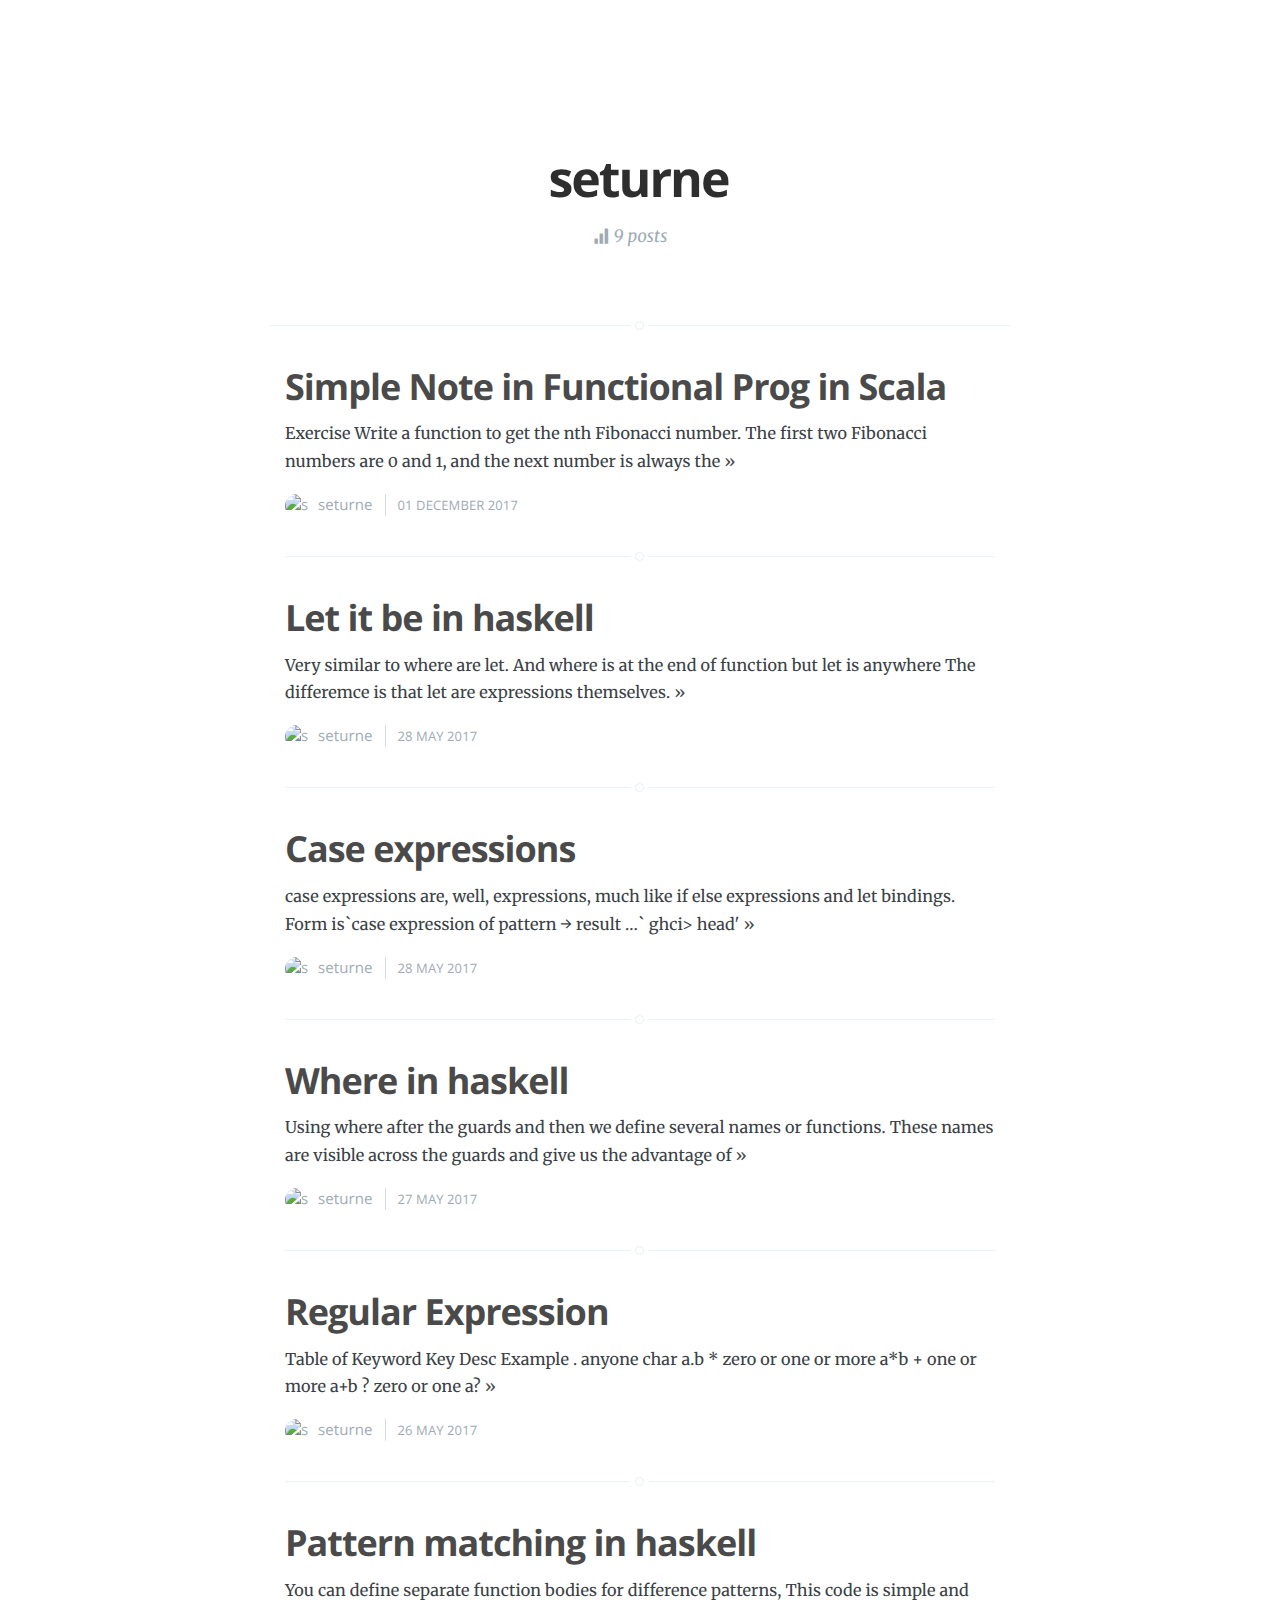
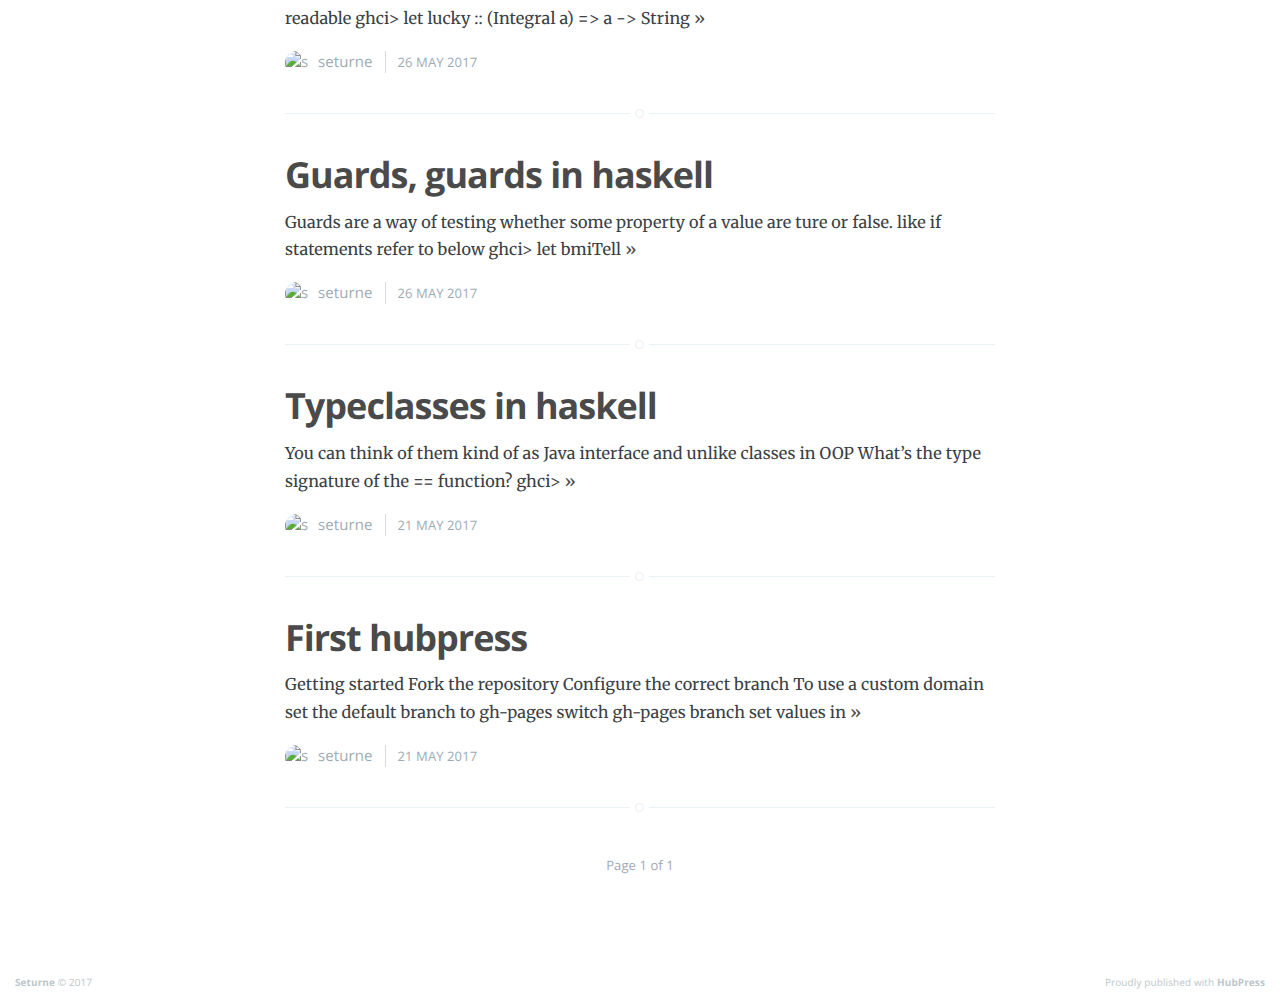
==== author/seturne/index.html @ 48f5b1f8 "Published 4/4 elements" ====
<!DOCTYPE html>
<html>
<head>
    <meta charset="utf-8" />
    <meta http-equiv="X-UA-Compatible" content="IE=edge" />

    <title>seturne - Page 1 - Seturne</title>
    <meta name="description" content="" />

    <meta name="HandheldFriendly" content="True" />
    <meta name="viewport" content="width=device-width, initial-scale=1.0" />

    <link rel="shortcut icon" href="https://seturne.github.io/hubpress.io/favicon.ico">

    <link rel="stylesheet" type="text/css" href="//seturne.github.io/hubpress.io/themes/casper/assets/css/screen.css?v=1512325415632" />
    <link rel="stylesheet" type="text/css" href="//fonts.googleapis.com/css?family=Merriweather:300,700,700italic,300italic|Open+Sans:700,400" />
    <link rel="stylesheet" type="text/css" href="//cdnjs.cloudflare.com/ajax/libs/font-awesome/4.1.0/css/font-awesome.min.css" />

    <link rel="canonical" href="https://seturne.github.io/hubpress.io/https://seturne.github.io/hubpress.io/author/seturne/" />
    <meta name="referrer" content="origin" />
    
    <meta property="og:site_name" content="Seturne" />
    <meta property="og:type" content="profile" />
    <meta property="og:title" content="seturne - Page 1 - Seturne" />
    <meta property="og:url" content="https://seturne.github.io/hubpress.io/https://seturne.github.io/hubpress.io/author/seturne/" />
    <meta name="twitter:card" content="summary" />
    <meta name="twitter:title" content="seturne - Page 1 - Seturne" />
    <meta name="twitter:url" content="https://seturne.github.io/hubpress.io/https://seturne.github.io/hubpress.io/author/seturne/" />
    
    <script type="application/ld+json">
{
    "@context": "http://schema.org",
    "@type": "Person",
    "publisher": "Seturne",
    "name": "seturne",
    "url": "https://seturne.github.io/hubpress.io/author/seturne/"
}
    </script>

    <meta name="generator" content="HubPress" />
    <link rel="alternate" type="application/rss+xml" title="Seturne" href="https://seturne.github.io/hubpress.io/rss/" />
    <link rel="stylesheet" href="//cdnjs.cloudflare.com/ajax/libs/highlight.js/9.10.0/styles/atom-one-dark.min.css">
</head>
<body class="author-template author-seturne nav-closed">

    

    <div class="site-wrapper">

        

    <header class="main-header author-head no-cover">
        <nav class="main-nav overlay clearfix">
            
        </nav>
    </header>

    <section class="author-profile inner">
        <h1 class="author-title">seturne</h1>
        <div class="author-meta">
            
            
            <span class="author-stats"><i class="icon-stats"></i> 9 posts</span>
        </div>
    </section>

<main class="content" role="main">

    <div class="extra-pagination inner">
        <nav class="pagination" role="navigation">
        <span class="page-number">Page 1 of 1</span>
    </nav>
    
    </div>
    
    <article class="post">
        <header class="post-header">
            <h2 class="post-title"><a href="https://seturne.github.io/hubpress.io/2017/12/01/Simple-Note-in-Functional-Prog-in-Scala.html">Simple Note in Functional Prog in Scala</a></h2>
        </header>
        <section class="post-excerpt">
            <p>Exercise Write a function to get the nth Fibonacci number. The first two Fibonacci numbers are 0 and 1, and the next number is always the <a class="read-more" href="https://seturne.github.io/hubpress.io/2017/12/01/Simple-Note-in-Functional-Prog-in-Scala.html">&raquo;</a></p>
        </section>
        <footer class="post-meta">
            <img class="author-thumb" src="https://avatars3.githubusercontent.com/u/6965993?v&#x3D;4" alt="seturne" nopin="nopin" />
            <a href="https://seturne.github.io/hubpress.io/author/seturne/">seturne</a>
            
            <time class="post-date" datetime="2017-12-01">01 December 2017</time>
        </footer>
    </article>
    <article class="post">
        <header class="post-header">
            <h2 class="post-title"><a href="https://seturne.github.io/hubpress.io/2017/05/28/Let-it-be-in-haskell.html">Let it be in haskell</a></h2>
        </header>
        <section class="post-excerpt">
            <p>Very similar to where are let. And where is at the end of function but let is anywhere The differemce is that let are expressions themselves. <a class="read-more" href="https://seturne.github.io/hubpress.io/2017/05/28/Let-it-be-in-haskell.html">&raquo;</a></p>
        </section>
        <footer class="post-meta">
            <img class="author-thumb" src="https://avatars3.githubusercontent.com/u/6965993?v&#x3D;4" alt="seturne" nopin="nopin" />
            <a href="https://seturne.github.io/hubpress.io/author/seturne/">seturne</a>
            
            <time class="post-date" datetime="2017-05-28">28 May 2017</time>
        </footer>
    </article>
    <article class="post">
        <header class="post-header">
            <h2 class="post-title"><a href="https://seturne.github.io/hubpress.io/2017/05/28/Case-expressions.html">Case expressions</a></h2>
        </header>
        <section class="post-excerpt">
            <p>case expressions are, well, expressions, much like if else expressions and let bindings. Form is`case expression of pattern &#8594; result &#8230;&#8203;` ghci&gt; head' <a class="read-more" href="https://seturne.github.io/hubpress.io/2017/05/28/Case-expressions.html">&raquo;</a></p>
        </section>
        <footer class="post-meta">
            <img class="author-thumb" src="https://avatars3.githubusercontent.com/u/6965993?v&#x3D;4" alt="seturne" nopin="nopin" />
            <a href="https://seturne.github.io/hubpress.io/author/seturne/">seturne</a>
            
            <time class="post-date" datetime="2017-05-28">28 May 2017</time>
        </footer>
    </article>
    <article class="post">
        <header class="post-header">
            <h2 class="post-title"><a href="https://seturne.github.io/hubpress.io/2017/05/27/Where-in-haskell.html">Where in haskell</a></h2>
        </header>
        <section class="post-excerpt">
            <p>Using where after the guards and then we define several names or functions. These names are visible across the guards and give us the advantage of <a class="read-more" href="https://seturne.github.io/hubpress.io/2017/05/27/Where-in-haskell.html">&raquo;</a></p>
        </section>
        <footer class="post-meta">
            <img class="author-thumb" src="https://avatars3.githubusercontent.com/u/6965993?v&#x3D;4" alt="seturne" nopin="nopin" />
            <a href="https://seturne.github.io/hubpress.io/author/seturne/">seturne</a>
            
            <time class="post-date" datetime="2017-05-27">27 May 2017</time>
        </footer>
    </article>
    <article class="post">
        <header class="post-header">
            <h2 class="post-title"><a href="https://seturne.github.io/hubpress.io/2017/05/26/Regular-Expression.html">Regular Expression</a></h2>
        </header>
        <section class="post-excerpt">
            <p>Table of Keyword Key Desc Example . anyone char a.b * zero or one or more a*b + one or more a+b ? zero or one a? <a class="read-more" href="https://seturne.github.io/hubpress.io/2017/05/26/Regular-Expression.html">&raquo;</a></p>
        </section>
        <footer class="post-meta">
            <img class="author-thumb" src="https://avatars3.githubusercontent.com/u/6965993?v&#x3D;4" alt="seturne" nopin="nopin" />
            <a href="https://seturne.github.io/hubpress.io/author/seturne/">seturne</a>
            
            <time class="post-date" datetime="2017-05-26">26 May 2017</time>
        </footer>
    </article>
    <article class="post">
        <header class="post-header">
            <h2 class="post-title"><a href="https://seturne.github.io/hubpress.io/2017/05/26/Pattern-matching-in-haskell.html">Pattern matching in haskell</a></h2>
        </header>
        <section class="post-excerpt">
            <p>You can define separate function bodies for difference patterns, This code is simple and readable ghci&gt; let lucky :: (Integral a) =&gt; a -&gt; String <a class="read-more" href="https://seturne.github.io/hubpress.io/2017/05/26/Pattern-matching-in-haskell.html">&raquo;</a></p>
        </section>
        <footer class="post-meta">
            <img class="author-thumb" src="https://avatars3.githubusercontent.com/u/6965993?v&#x3D;4" alt="seturne" nopin="nopin" />
            <a href="https://seturne.github.io/hubpress.io/author/seturne/">seturne</a>
            
            <time class="post-date" datetime="2017-05-26">26 May 2017</time>
        </footer>
    </article>
    <article class="post">
        <header class="post-header">
            <h2 class="post-title"><a href="https://seturne.github.io/hubpress.io/2017/05/26/Guards-guards-in-haskell.html">Guards, guards in haskell</a></h2>
        </header>
        <section class="post-excerpt">
            <p>Guards are a way of testing whether some property of a value are ture or false. like if statements refer to below ghci&gt; let bmiTell <a class="read-more" href="https://seturne.github.io/hubpress.io/2017/05/26/Guards-guards-in-haskell.html">&raquo;</a></p>
        </section>
        <footer class="post-meta">
            <img class="author-thumb" src="https://avatars3.githubusercontent.com/u/6965993?v&#x3D;4" alt="seturne" nopin="nopin" />
            <a href="https://seturne.github.io/hubpress.io/author/seturne/">seturne</a>
            
            <time class="post-date" datetime="2017-05-26">26 May 2017</time>
        </footer>
    </article>
    <article class="post">
        <header class="post-header">
            <h2 class="post-title"><a href="https://seturne.github.io/hubpress.io/2017/05/21/Typeclasses-in-haskell.html">Typeclasses in haskell</a></h2>
        </header>
        <section class="post-excerpt">
            <p>You can think of them kind of as Java interface and unlike classes in OOP What&#8217;s the type signature of the == function? ghci&gt; <a class="read-more" href="https://seturne.github.io/hubpress.io/2017/05/21/Typeclasses-in-haskell.html">&raquo;</a></p>
        </section>
        <footer class="post-meta">
            <img class="author-thumb" src="https://avatars3.githubusercontent.com/u/6965993?v&#x3D;4" alt="seturne" nopin="nopin" />
            <a href="https://seturne.github.io/hubpress.io/author/seturne/">seturne</a>
            
            <time class="post-date" datetime="2017-05-21">21 May 2017</time>
        </footer>
    </article>
    <article class="post">
        <header class="post-header">
            <h2 class="post-title"><a href="https://seturne.github.io/hubpress.io/2017/05/21/First-hubpress.html">First hubpress</a></h2>
        </header>
        <section class="post-excerpt">
            <p>Getting started Fork the repository Configure the correct branch To use a custom domain set the default branch to gh-pages switch gh-pages branch set values in <a class="read-more" href="https://seturne.github.io/hubpress.io/2017/05/21/First-hubpress.html">&raquo;</a></p>
        </section>
        <footer class="post-meta">
            <img class="author-thumb" src="https://avatars3.githubusercontent.com/u/6965993?v&#x3D;4" alt="seturne" nopin="nopin" />
            <a href="https://seturne.github.io/hubpress.io/author/seturne/">seturne</a>
            
            <time class="post-date" datetime="2017-05-21">21 May 2017</time>
        </footer>
    </article>
    
    <nav class="pagination" role="navigation">
        <span class="page-number">Page 1 of 1</span>
    </nav>
    

</main>


        <footer class="site-footer clearfix">
            <section class="copyright"><a href="https://seturne.github.io/hubpress.io">Seturne</a> &copy; 2017</section>
            <section class="poweredby">Proudly published with <a href="http://hubpress.io">HubPress</a></section>
        </footer>

    </div>

    <script type="text/javascript" src="https://code.jquery.com/jquery-1.12.0.min.js"></script>
    <script src="//cdnjs.cloudflare.com/ajax/libs/jquery/2.1.3/jquery.min.js?v="></script> <script src="//cdnjs.cloudflare.com/ajax/libs/moment.js/2.9.0/moment-with-locales.min.js?v="></script> <script src="//cdnjs.cloudflare.com/ajax/libs/highlight.js/9.10.0/highlight.min.js?v="></script> 
      <script type="text/javascript">
        jQuery( document ).ready(function() {
          // change date with ago
          jQuery('ago.ago').each(function(){
            var element = jQuery(this).parent();
            element.html( moment(element.text()).fromNow());
          });
        });

        hljs.initHighlightingOnLoad();
      </script>
       
    <script src='https://cdn.mathjax.org/mathjax/latest/MathJax.js?config=TeX-AMS-MML_HTMLorMML'></script>

    <script type="text/javascript" src="//seturne.github.io/hubpress.io/themes/casper/assets/js/jquery.fitvids.js?v=1512325415632"></script>
    <script type="text/javascript" src="//seturne.github.io/hubpress.io/themes/casper/assets/js/index.js?v=1512325415632"></script>

</body>
</html>
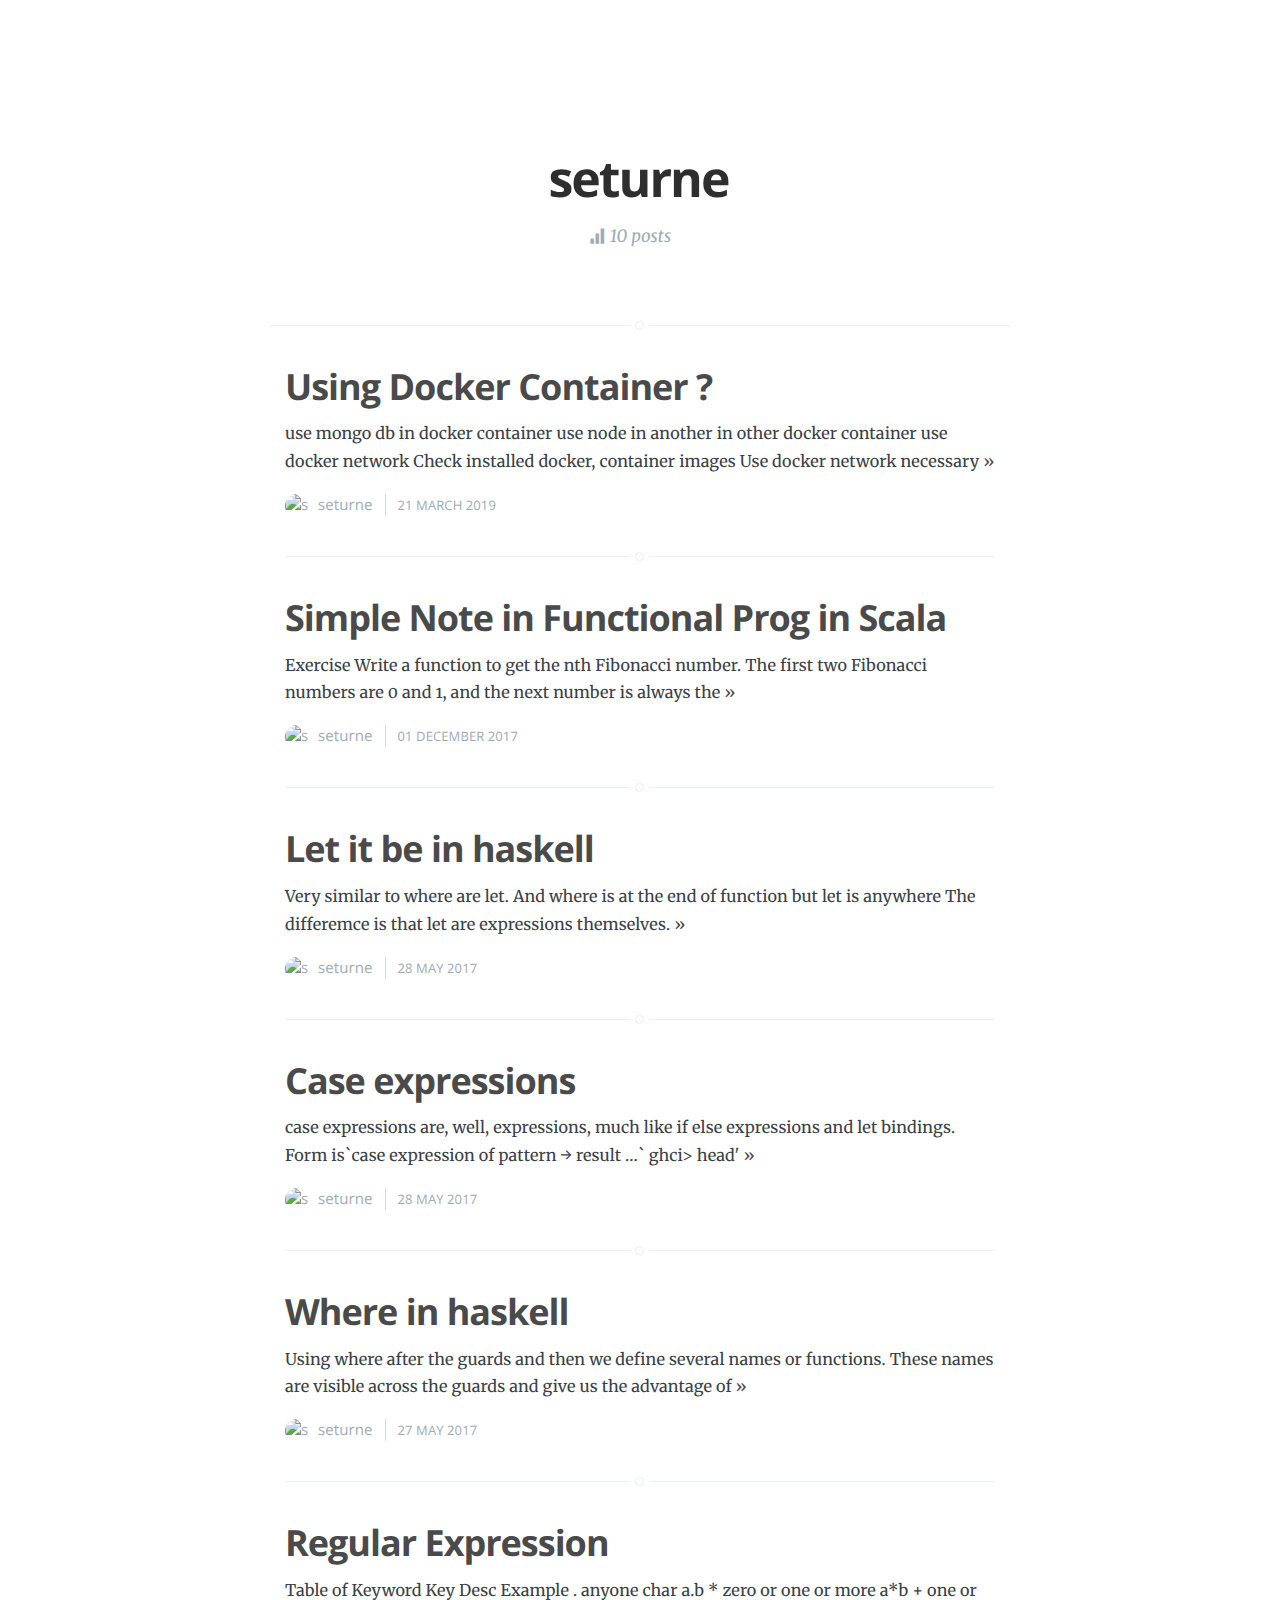
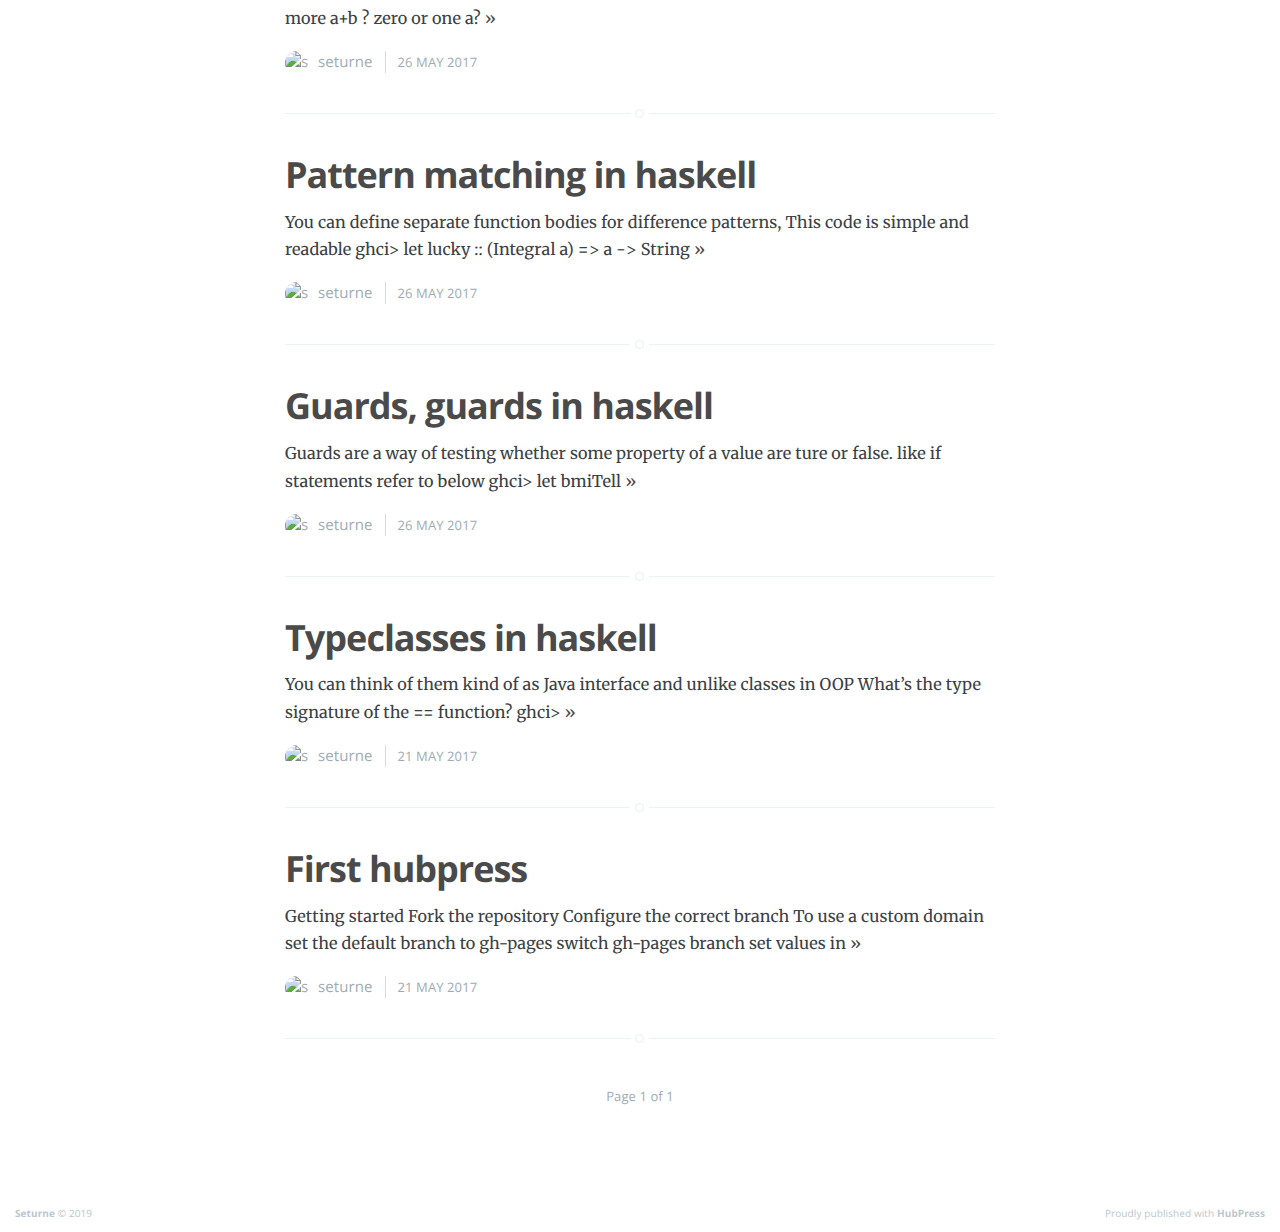
==== commit 0a25f9dc: "Published 4/4 elements" ====
--- a/author/seturne/index.html
+++ b/author/seturne/index.html
@@ -12,7 +12,7 @@
 
     <link rel="shortcut icon" href="https://seturne.github.io/hubpress.io/favicon.ico">
 
-    <link rel="stylesheet" type="text/css" href="//seturne.github.io/hubpress.io/themes/casper/assets/css/screen.css?v=1512325415632" />
+    <link rel="stylesheet" type="text/css" href="//seturne.github.io/hubpress.io/themes/casper/assets/css/screen.css?v=1553143645486" />
     <link rel="stylesheet" type="text/css" href="//fonts.googleapis.com/css?family=Merriweather:300,700,700italic,300italic|Open+Sans:700,400" />
     <link rel="stylesheet" type="text/css" href="//cdnjs.cloudflare.com/ajax/libs/font-awesome/4.1.0/css/font-awesome.min.css" />
 
@@ -60,7 +60,7 @@
         <div class="author-meta">
             
             
-            <span class="author-stats"><i class="icon-stats"></i> 9 posts</span>
+            <span class="author-stats"><i class="icon-stats"></i> 10 posts</span>
         </div>
     </section>
 
@@ -75,6 +75,20 @@
     
     <article class="post">
         <header class="post-header">
+            <h2 class="post-title"><a href="https://seturne.github.io/hubpress.io/2019/03/21/Using-Docker-Container.html">Using Docker Container ?</a></h2>
+        </header>
+        <section class="post-excerpt">
+            <p>use mongo db in docker container use node in another in other docker container use docker network Check installed docker, container images Use docker network necessary <a class="read-more" href="https://seturne.github.io/hubpress.io/2019/03/21/Using-Docker-Container.html">&raquo;</a></p>
+        </section>
+        <footer class="post-meta">
+            <img class="author-thumb" src="https://avatars3.githubusercontent.com/u/6965993?v&#x3D;4" alt="seturne" nopin="nopin" />
+            <a href="https://seturne.github.io/hubpress.io/author/seturne/">seturne</a>
+            
+            <time class="post-date" datetime="2019-03-21">21 March 2019</time>
+        </footer>
+    </article>
+    <article class="post">
+        <header class="post-header">
             <h2 class="post-title"><a href="https://seturne.github.io/hubpress.io/2017/12/01/Simple-Note-in-Functional-Prog-in-Scala.html">Simple Note in Functional Prog in Scala</a></h2>
         </header>
         <section class="post-excerpt">
@@ -209,7 +223,7 @@
 
 
         <footer class="site-footer clearfix">
-            <section class="copyright"><a href="https://seturne.github.io/hubpress.io">Seturne</a> &copy; 2017</section>
+            <section class="copyright"><a href="https://seturne.github.io/hubpress.io">Seturne</a> &copy; 2019</section>
             <section class="poweredby">Proudly published with <a href="http://hubpress.io">HubPress</a></section>
         </footer>
 
@@ -231,8 +245,8 @@
        
     <script src='https://cdn.mathjax.org/mathjax/latest/MathJax.js?config=TeX-AMS-MML_HTMLorMML'></script>
 
-    <script type="text/javascript" src="//seturne.github.io/hubpress.io/themes/casper/assets/js/jquery.fitvids.js?v=1512325415632"></script>
-    <script type="text/javascript" src="//seturne.github.io/hubpress.io/themes/casper/assets/js/index.js?v=1512325415632"></script>
+    <script type="text/javascript" src="//seturne.github.io/hubpress.io/themes/casper/assets/js/jquery.fitvids.js?v=1553143645486"></script>
+    <script type="text/javascript" src="//seturne.github.io/hubpress.io/themes/casper/assets/js/index.js?v=1553143645486"></script>
 
 </body>
 </html>
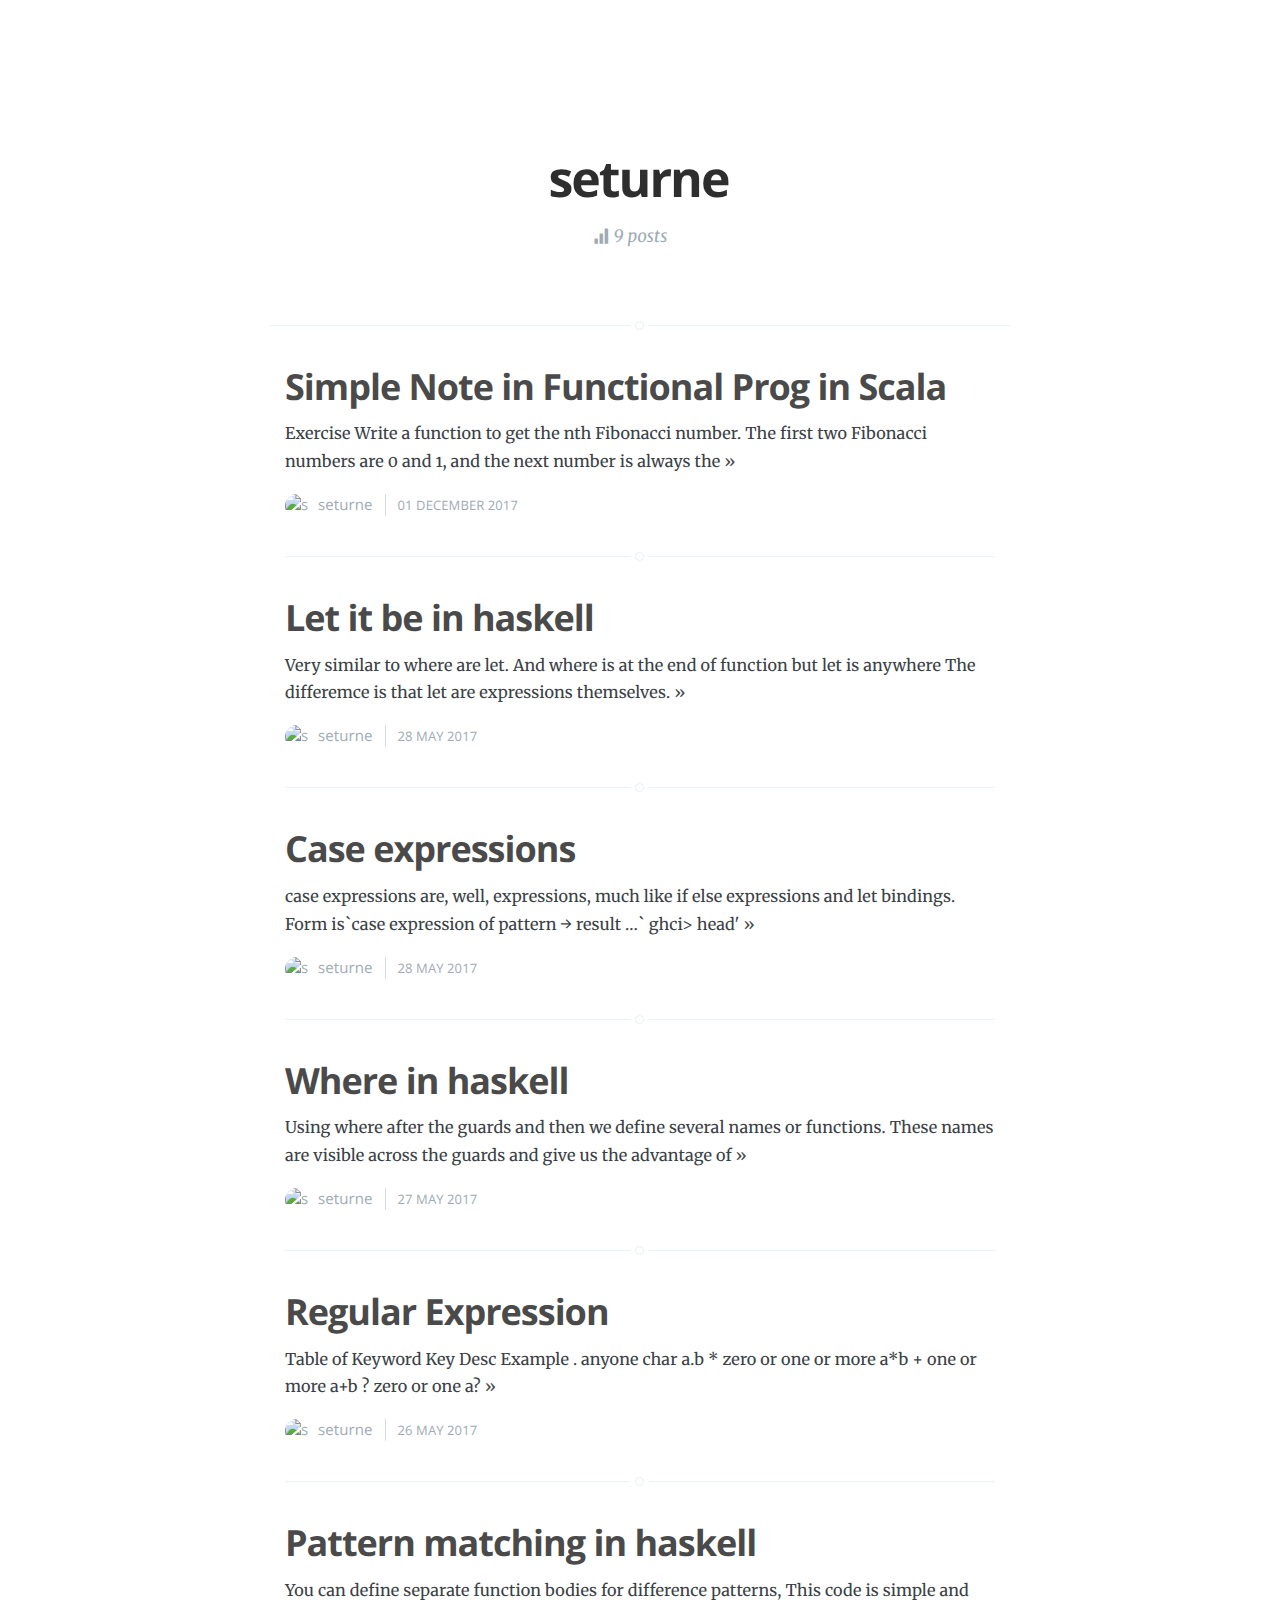
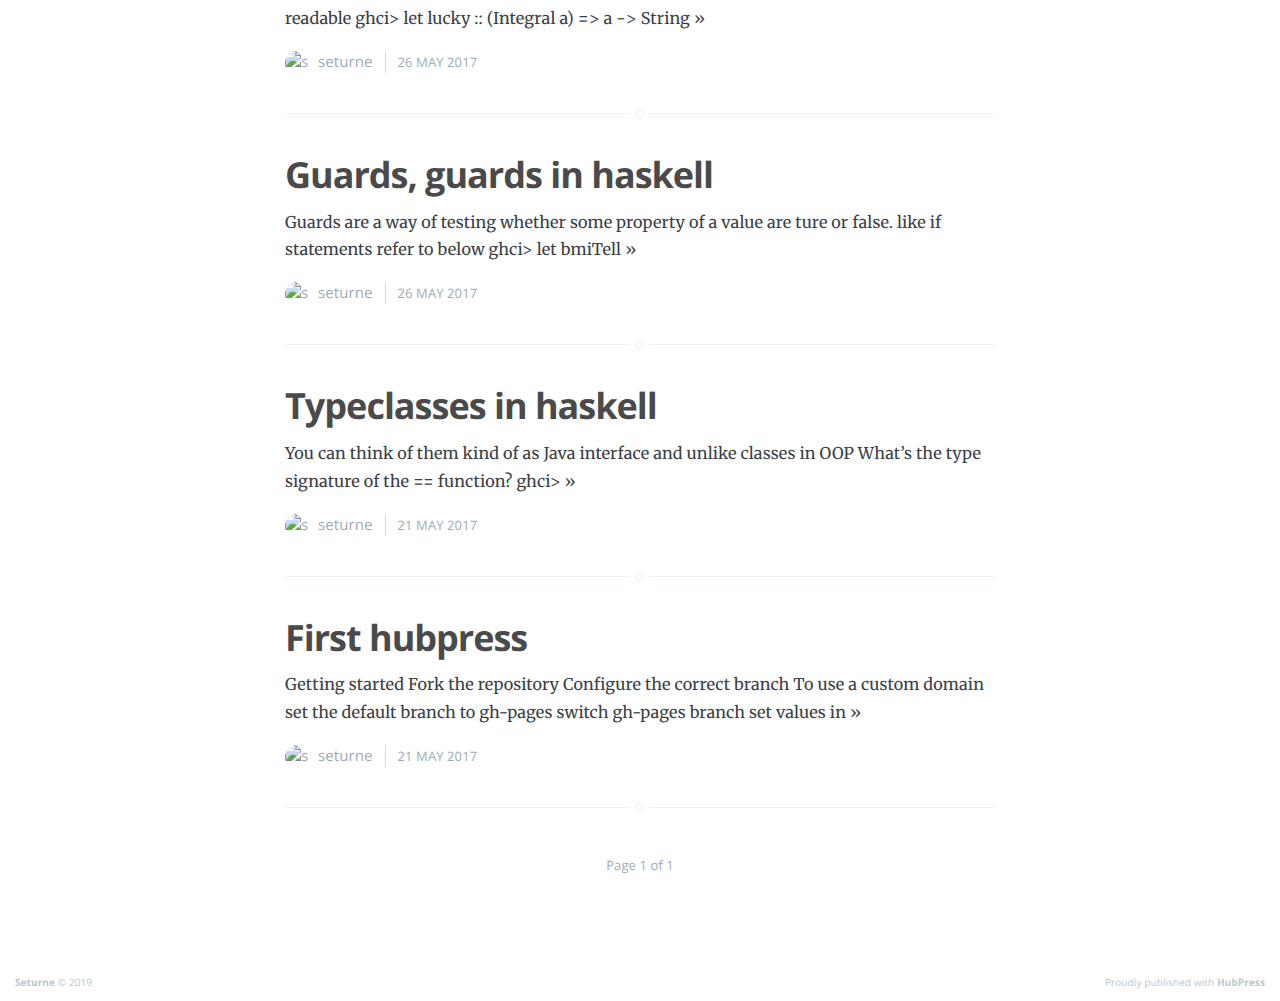
==== commit cbb66272: "Published 7/7 elements" ====
--- a/author/seturne/index.html
+++ b/author/seturne/index.html
@@ -12,7 +12,7 @@
 
     <link rel="shortcut icon" href="https://seturne.github.io/hubpress.io/favicon.ico">
 
-    <link rel="stylesheet" type="text/css" href="//seturne.github.io/hubpress.io/themes/casper/assets/css/screen.css?v=1553143645486" />
+    <link rel="stylesheet" type="text/css" href="//seturne.github.io/hubpress.io/themes/casper/assets/css/screen.css?v=1553143829137" />
     <link rel="stylesheet" type="text/css" href="//fonts.googleapis.com/css?family=Merriweather:300,700,700italic,300italic|Open+Sans:700,400" />
     <link rel="stylesheet" type="text/css" href="//cdnjs.cloudflare.com/ajax/libs/font-awesome/4.1.0/css/font-awesome.min.css" />
 
@@ -60,7 +60,7 @@
         <div class="author-meta">
             
             
-            <span class="author-stats"><i class="icon-stats"></i> 10 posts</span>
+            <span class="author-stats"><i class="icon-stats"></i> 9 posts</span>
         </div>
     </section>
 
@@ -73,20 +73,6 @@
     
     </div>
     
-    <article class="post">
-        <header class="post-header">
-            <h2 class="post-title"><a href="https://seturne.github.io/hubpress.io/2019/03/21/Using-Docker-Container.html">Using Docker Container ?</a></h2>
-        </header>
-        <section class="post-excerpt">
-            <p>use mongo db in docker container use node in another in other docker container use docker network Check installed docker, container images Use docker network necessary <a class="read-more" href="https://seturne.github.io/hubpress.io/2019/03/21/Using-Docker-Container.html">&raquo;</a></p>
-        </section>
-        <footer class="post-meta">
-            <img class="author-thumb" src="https://avatars3.githubusercontent.com/u/6965993?v&#x3D;4" alt="seturne" nopin="nopin" />
-            <a href="https://seturne.github.io/hubpress.io/author/seturne/">seturne</a>
-            
-            <time class="post-date" datetime="2019-03-21">21 March 2019</time>
-        </footer>
-    </article>
     <article class="post">
         <header class="post-header">
             <h2 class="post-title"><a href="https://seturne.github.io/hubpress.io/2017/12/01/Simple-Note-in-Functional-Prog-in-Scala.html">Simple Note in Functional Prog in Scala</a></h2>
@@ -245,8 +231,8 @@
        
     <script src='https://cdn.mathjax.org/mathjax/latest/MathJax.js?config=TeX-AMS-MML_HTMLorMML'></script>
 
-    <script type="text/javascript" src="//seturne.github.io/hubpress.io/themes/casper/assets/js/jquery.fitvids.js?v=1553143645486"></script>
-    <script type="text/javascript" src="//seturne.github.io/hubpress.io/themes/casper/assets/js/index.js?v=1553143645486"></script>
+    <script type="text/javascript" src="//seturne.github.io/hubpress.io/themes/casper/assets/js/jquery.fitvids.js?v=1553143829137"></script>
+    <script type="text/javascript" src="//seturne.github.io/hubpress.io/themes/casper/assets/js/index.js?v=1553143829137"></script>
 
 </body>
 </html>
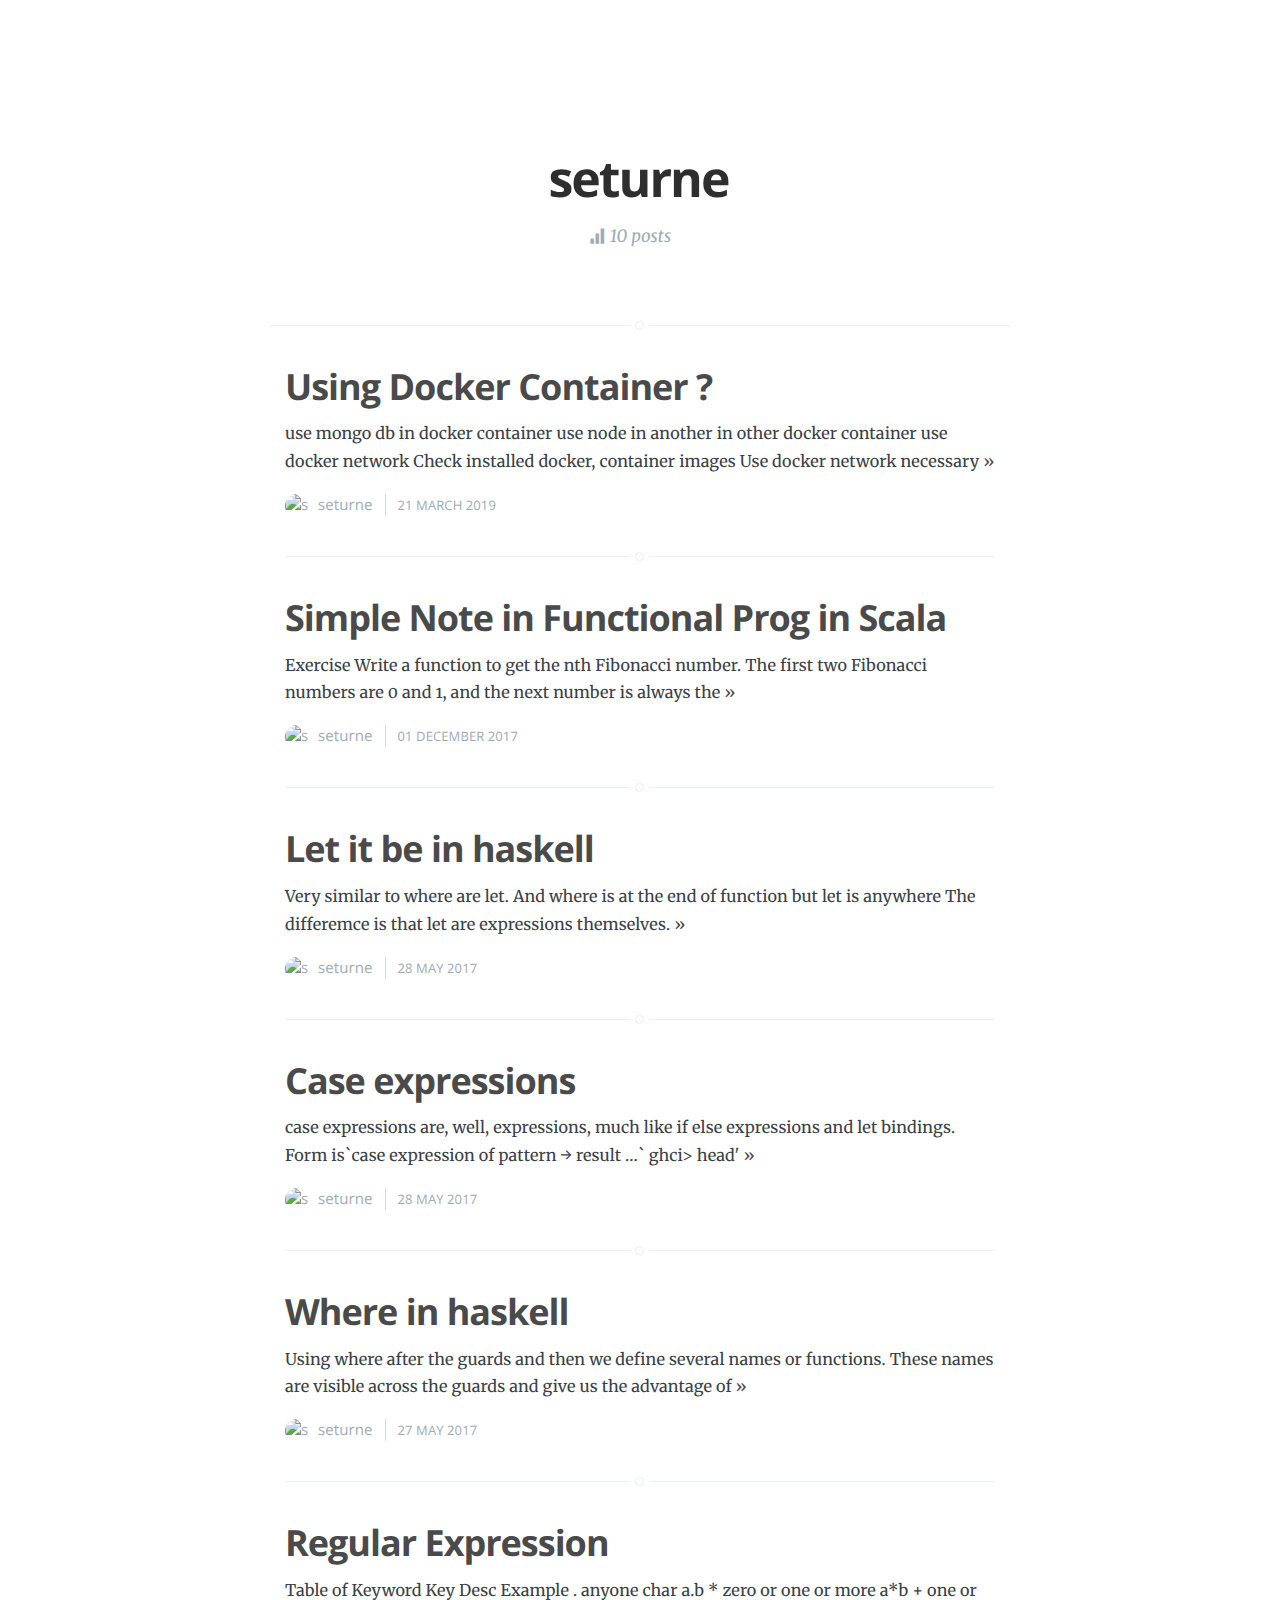
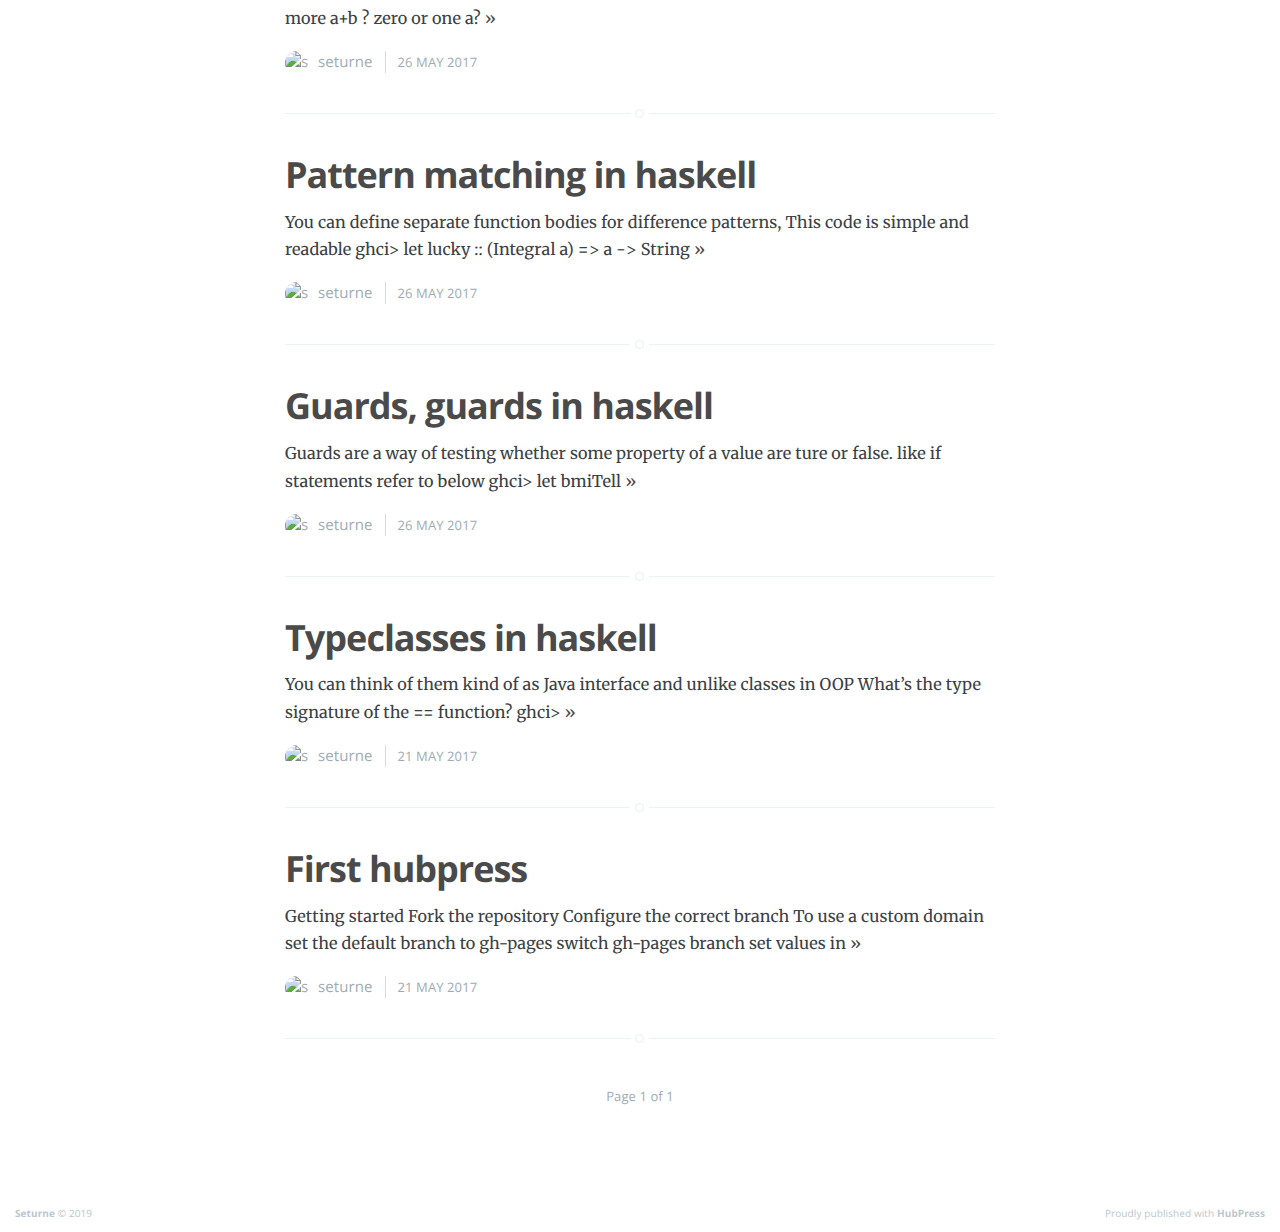
==== commit b99702c0: "Published 4/4 elements" ====
--- a/author/seturne/index.html
+++ b/author/seturne/index.html
@@ -12,7 +12,7 @@
 
     <link rel="shortcut icon" href="https://seturne.github.io/hubpress.io/favicon.ico">
 
-    <link rel="stylesheet" type="text/css" href="//seturne.github.io/hubpress.io/themes/casper/assets/css/screen.css?v=1553143829137" />
+    <link rel="stylesheet" type="text/css" href="//seturne.github.io/hubpress.io/themes/casper/assets/css/screen.css?v=1553144285027" />
     <link rel="stylesheet" type="text/css" href="//fonts.googleapis.com/css?family=Merriweather:300,700,700italic,300italic|Open+Sans:700,400" />
     <link rel="stylesheet" type="text/css" href="//cdnjs.cloudflare.com/ajax/libs/font-awesome/4.1.0/css/font-awesome.min.css" />
 
@@ -60,7 +60,7 @@
         <div class="author-meta">
             
             
-            <span class="author-stats"><i class="icon-stats"></i> 9 posts</span>
+            <span class="author-stats"><i class="icon-stats"></i> 10 posts</span>
         </div>
     </section>
 
@@ -73,6 +73,20 @@
     
     </div>
     
+    <article class="post">
+        <header class="post-header">
+            <h2 class="post-title"><a href="https://seturne.github.io/hubpress.io/2019/03/21/Using-Docker-Container.html">Using Docker Container ?</a></h2>
+        </header>
+        <section class="post-excerpt">
+            <p>use mongo db in docker container use node in another in other docker container use docker network Check installed docker, container images Use docker network necessary <a class="read-more" href="https://seturne.github.io/hubpress.io/2019/03/21/Using-Docker-Container.html">&raquo;</a></p>
+        </section>
+        <footer class="post-meta">
+            <img class="author-thumb" src="https://avatars3.githubusercontent.com/u/6965993?v&#x3D;4" alt="seturne" nopin="nopin" />
+            <a href="https://seturne.github.io/hubpress.io/author/seturne/">seturne</a>
+            
+            <time class="post-date" datetime="2019-03-21">21 March 2019</time>
+        </footer>
+    </article>
     <article class="post">
         <header class="post-header">
             <h2 class="post-title"><a href="https://seturne.github.io/hubpress.io/2017/12/01/Simple-Note-in-Functional-Prog-in-Scala.html">Simple Note in Functional Prog in Scala</a></h2>
@@ -231,8 +245,8 @@
        
     <script src='https://cdn.mathjax.org/mathjax/latest/MathJax.js?config=TeX-AMS-MML_HTMLorMML'></script>
 
-    <script type="text/javascript" src="//seturne.github.io/hubpress.io/themes/casper/assets/js/jquery.fitvids.js?v=1553143829137"></script>
-    <script type="text/javascript" src="//seturne.github.io/hubpress.io/themes/casper/assets/js/index.js?v=1553143829137"></script>
+    <script type="text/javascript" src="//seturne.github.io/hubpress.io/themes/casper/assets/js/jquery.fitvids.js?v=1553144285027"></script>
+    <script type="text/javascript" src="//seturne.github.io/hubpress.io/themes/casper/assets/js/index.js?v=1553144285027"></script>
 
 </body>
 </html>
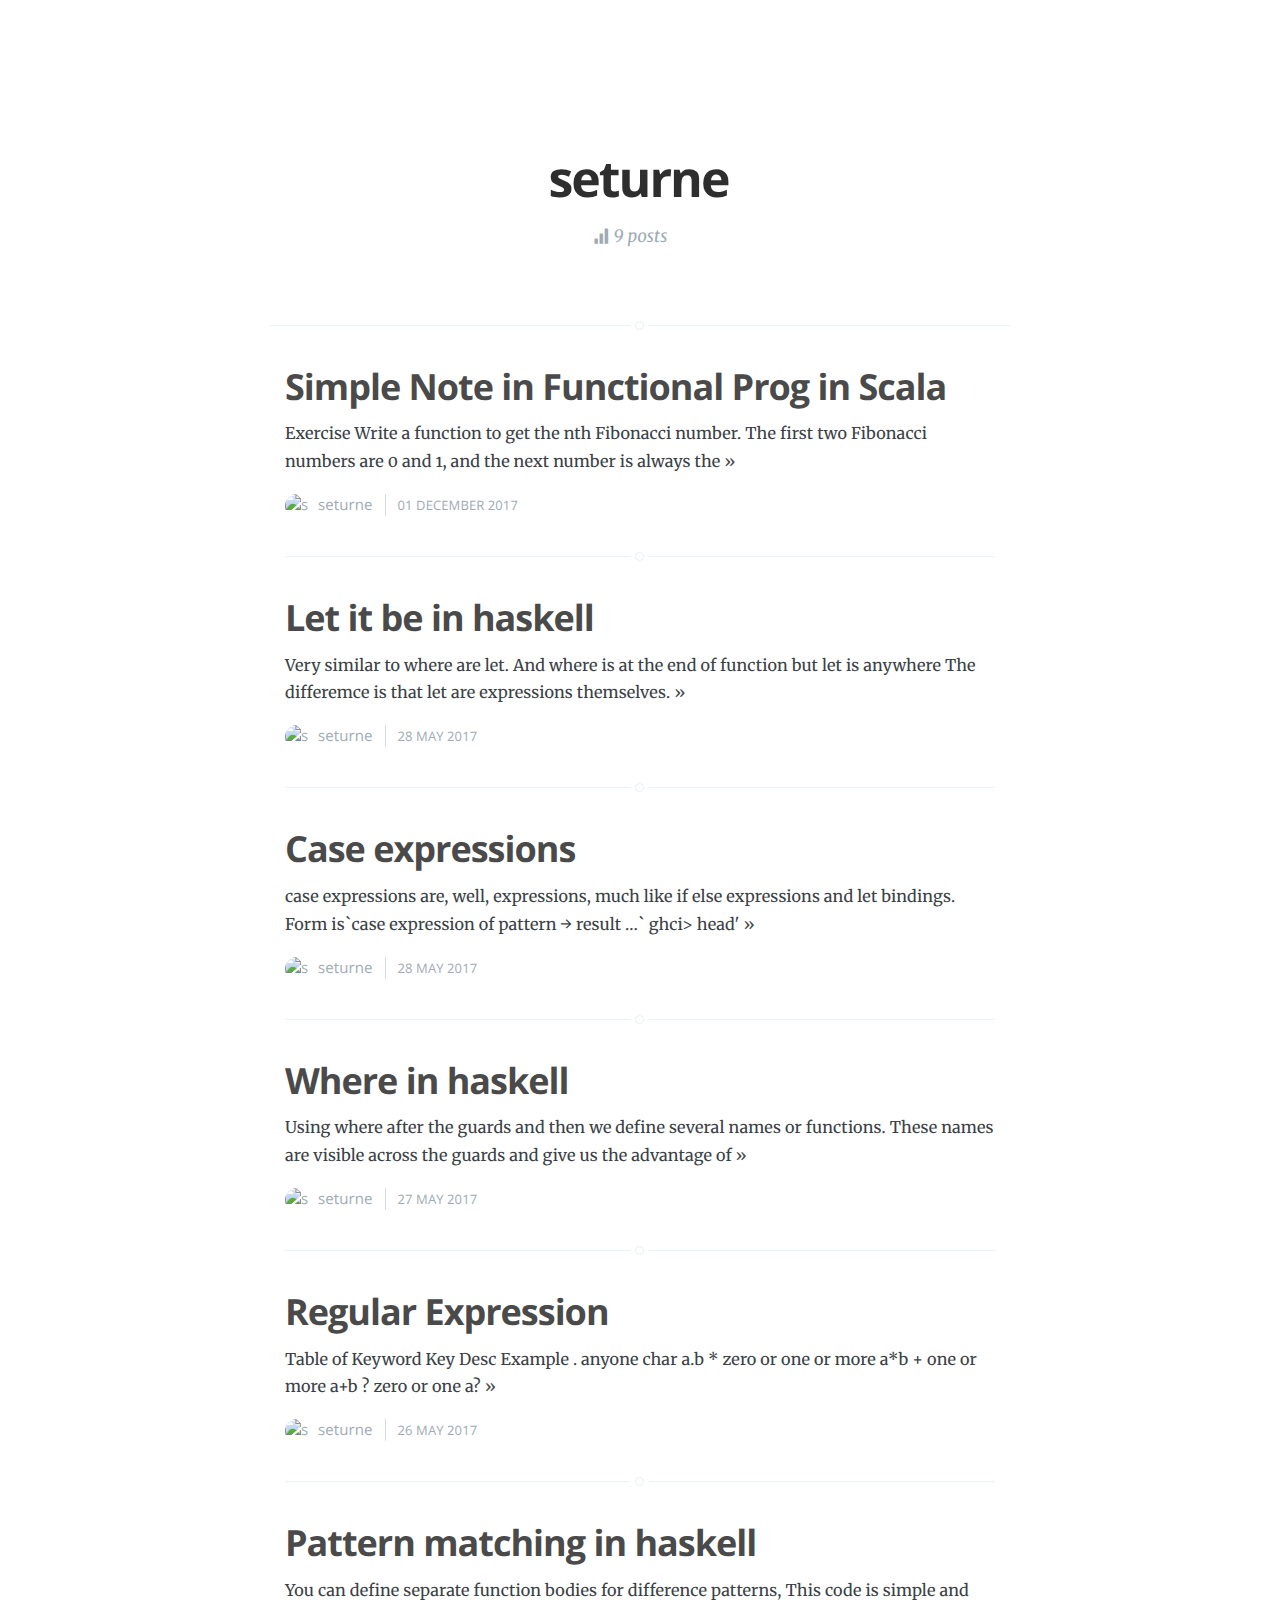
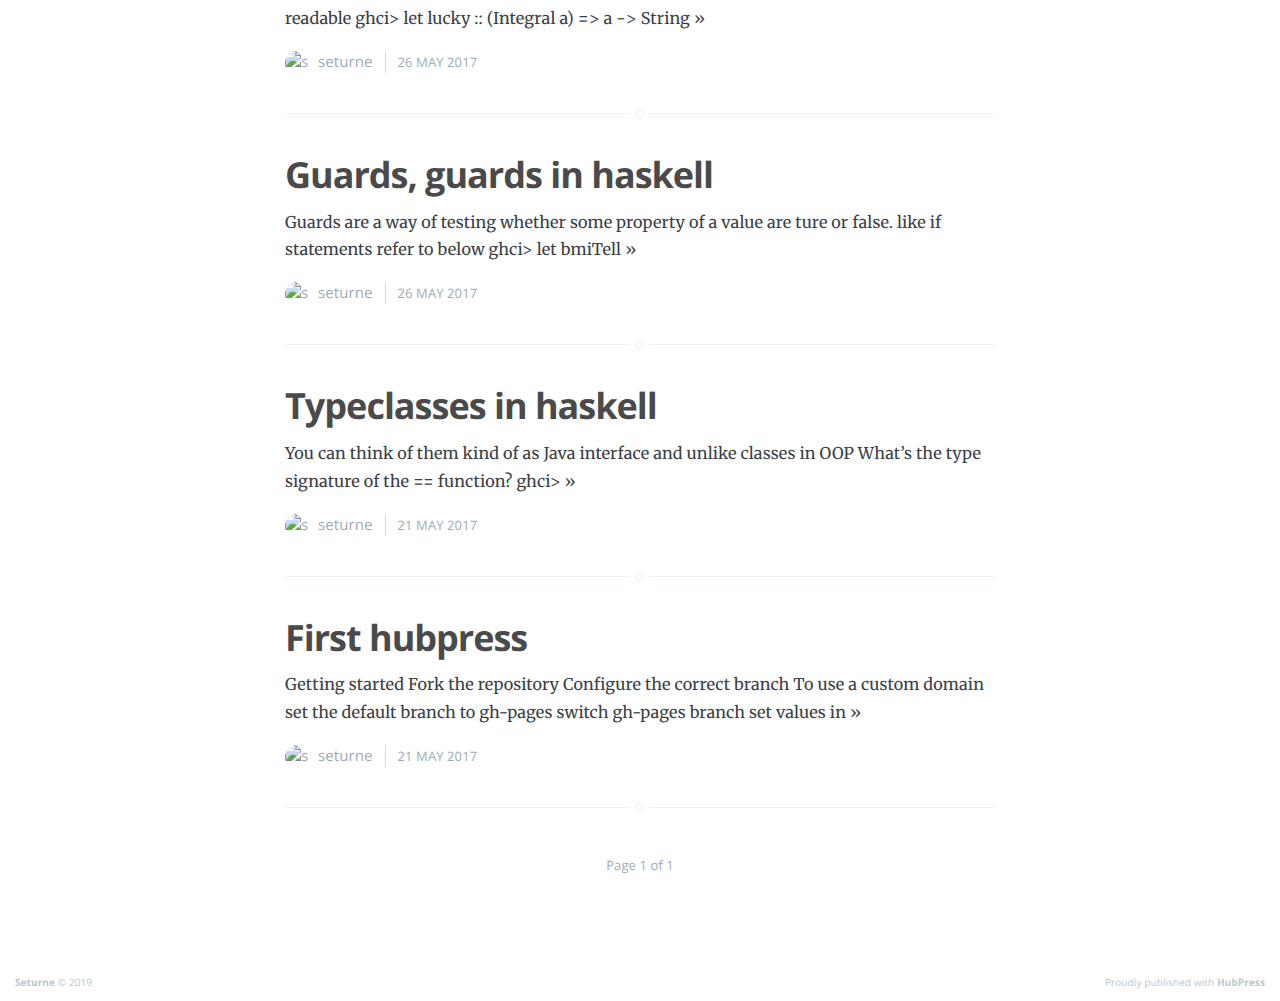
==== commit 8b88f6bc: "Published 3/3 elements" ====
--- a/author/seturne/index.html
+++ b/author/seturne/index.html
@@ -12,7 +12,7 @@
 
     <link rel="shortcut icon" href="https://seturne.github.io/hubpress.io/favicon.ico">
 
-    <link rel="stylesheet" type="text/css" href="//seturne.github.io/hubpress.io/themes/casper/assets/css/screen.css?v=1553144285027" />
+    <link rel="stylesheet" type="text/css" href="//seturne.github.io/hubpress.io/themes/casper/assets/css/screen.css?v=1556713350604" />
     <link rel="stylesheet" type="text/css" href="//fonts.googleapis.com/css?family=Merriweather:300,700,700italic,300italic|Open+Sans:700,400" />
     <link rel="stylesheet" type="text/css" href="//cdnjs.cloudflare.com/ajax/libs/font-awesome/4.1.0/css/font-awesome.min.css" />
 
@@ -60,7 +60,7 @@
         <div class="author-meta">
             
             
-            <span class="author-stats"><i class="icon-stats"></i> 10 posts</span>
+            <span class="author-stats"><i class="icon-stats"></i> 9 posts</span>
         </div>
     </section>
 
@@ -73,20 +73,6 @@
     
     </div>
     
-    <article class="post">
-        <header class="post-header">
-            <h2 class="post-title"><a href="https://seturne.github.io/hubpress.io/2019/03/21/Using-Docker-Container.html">Using Docker Container ?</a></h2>
-        </header>
-        <section class="post-excerpt">
-            <p>use mongo db in docker container use node in another in other docker container use docker network Check installed docker, container images Use docker network necessary <a class="read-more" href="https://seturne.github.io/hubpress.io/2019/03/21/Using-Docker-Container.html">&raquo;</a></p>
-        </section>
-        <footer class="post-meta">
-            <img class="author-thumb" src="https://avatars3.githubusercontent.com/u/6965993?v&#x3D;4" alt="seturne" nopin="nopin" />
-            <a href="https://seturne.github.io/hubpress.io/author/seturne/">seturne</a>
-            
-            <time class="post-date" datetime="2019-03-21">21 March 2019</time>
-        </footer>
-    </article>
     <article class="post">
         <header class="post-header">
             <h2 class="post-title"><a href="https://seturne.github.io/hubpress.io/2017/12/01/Simple-Note-in-Functional-Prog-in-Scala.html">Simple Note in Functional Prog in Scala</a></h2>
@@ -245,8 +231,8 @@
        
     <script src='https://cdn.mathjax.org/mathjax/latest/MathJax.js?config=TeX-AMS-MML_HTMLorMML'></script>
 
-    <script type="text/javascript" src="//seturne.github.io/hubpress.io/themes/casper/assets/js/jquery.fitvids.js?v=1553144285027"></script>
-    <script type="text/javascript" src="//seturne.github.io/hubpress.io/themes/casper/assets/js/index.js?v=1553144285027"></script>
+    <script type="text/javascript" src="//seturne.github.io/hubpress.io/themes/casper/assets/js/jquery.fitvids.js?v=1556713350604"></script>
+    <script type="text/javascript" src="//seturne.github.io/hubpress.io/themes/casper/assets/js/index.js?v=1556713350604"></script>
 
 </body>
 </html>
